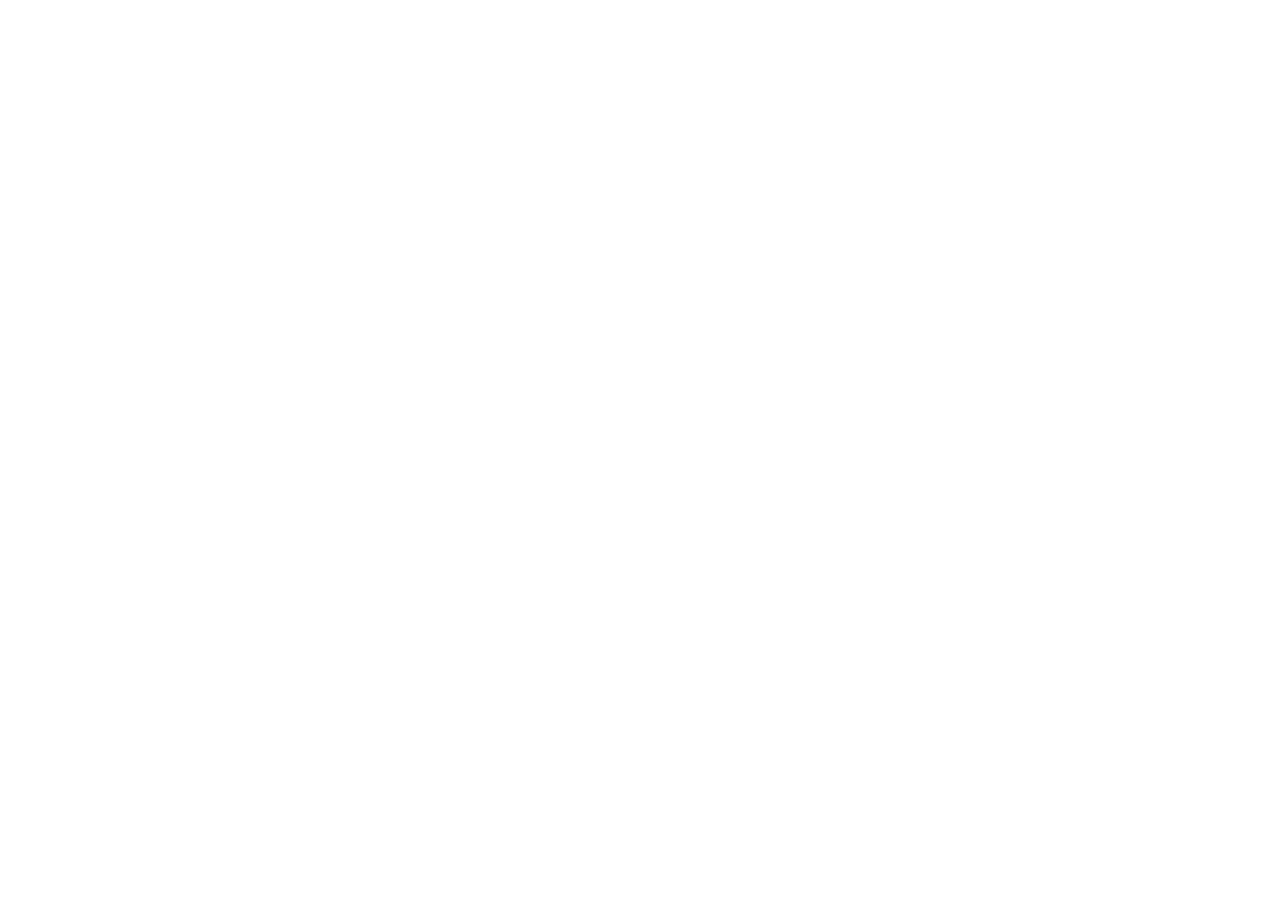
==== index.html @ 88d7fd56 "first commit" ====
<!DOCTYPE html>
<html lang="en">
<head>
    <meta charset="UTF-8">
    <meta http-equiv="X-UA-Compatible" content="IE=edge">
    <meta name="viewport" content="width=device-width, initial-scale=1.0">
    <title>Assignment 1</title>
    <link rel="stylesheet" href="style.css">
    <link rel="shortcut icon" href="icons8-russian-federation-48.png" type="image/x-icon">
</head>
<body>
    
</body>
</html>
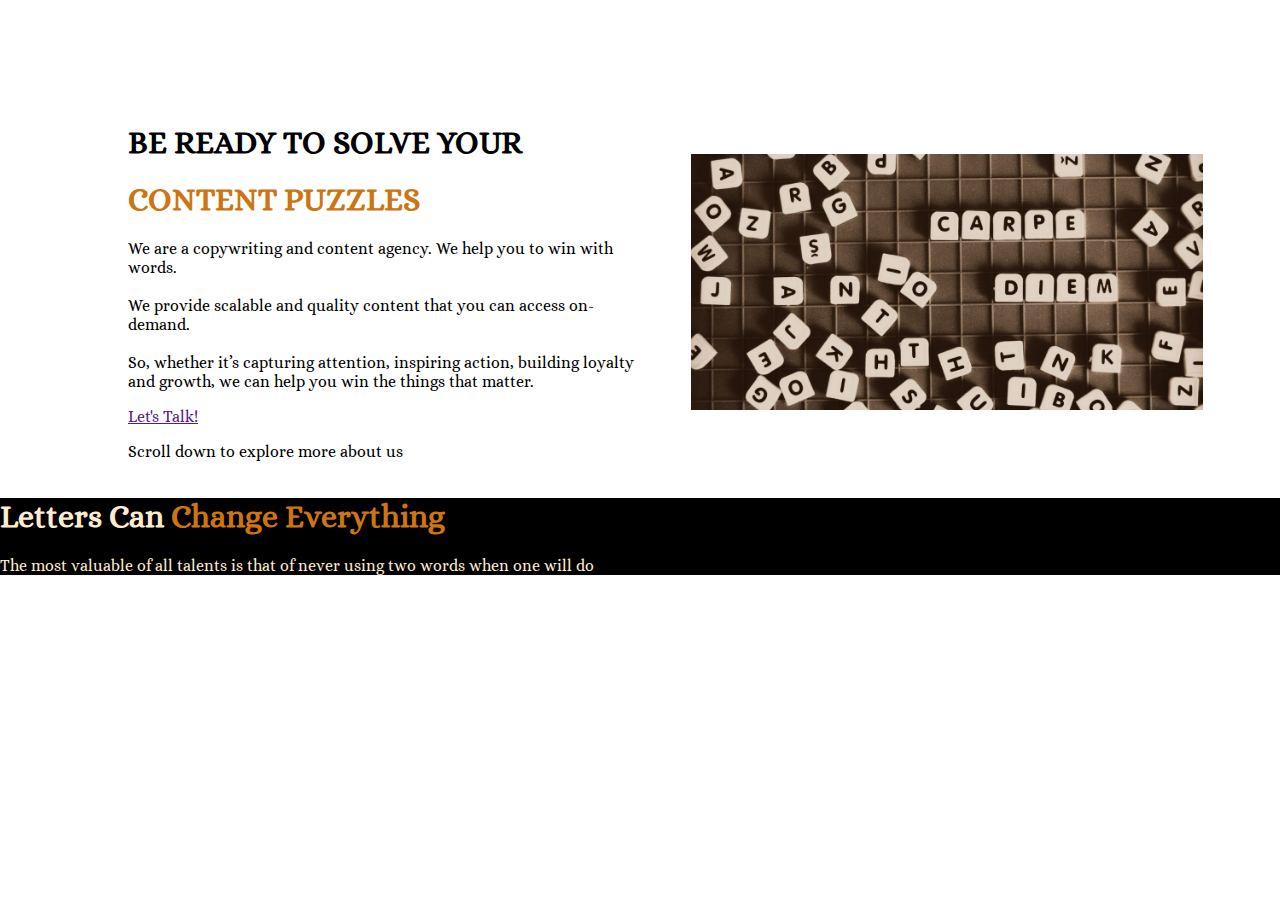
==== commit 17403091: "border hocce na" ====
--- a/index.html
+++ b/index.html
@@ -7,8 +7,34 @@
     <title>Assignment 1</title>
     <link rel="stylesheet" href="style.css">
     <link rel="shortcut icon" href="icons8-russian-federation-48.png" type="image/x-icon">
+    <link rel="preconnect" href="https://fonts.googleapis.com">
+    <link rel="preconnect" href="https://fonts.gstatic.com" crossorigin>
+    <link href="https://fonts.googleapis.com/css2?family=Alice&display=swap" rel="stylesheet">
 </head>
 <body>
-    
+    <section class="top flexibility">
+        <div class="half-devide">
+            <h1>BE READY TO SOLVE YOUR</h1>
+            <h1> <span class="heading-color">CONTENT PUZZLES</span></h1>
+            <p>
+                We are a copywriting and content agency. We help you to win with words. <br> <br>
+                We provide scalable and quality content that you can access on-demand. <br> <br>
+                So, whether it’s capturing attention, inspiring action, building loyalty and growth, we can help you win the things that matter.
+            </p>
+            <a class="button" target="_blank" href="">Let's Talk!</a>
+            <p>Scroll down to explore more about us</p>
+        </div>
+        <div class="half-devide">
+            <img src="Wordiness.jpg" alt="puzzles">
+        </div>
+    </section>
+    <section class="goals"></section>
+    <section class="develop"></section>
+    <section class="community"></section>
+    <section class="last-section"></section>
+    <footer>
+        <h1>Letters Can <span class="heading-color">Change Everything</span></h1>
+        <p>The most valuable of all talents is that of never using two words when one will do</p>
+    </footer>
 </body>
 </html>--- a/style.css
+++ b/style.css
@@ -0,0 +1,27 @@
+body{
+    font-family: 'Alice', serif;
+    margin: 0 auto;
+}
+.flexibility{
+    display: flex;
+    width: 80%;
+    margin: 0 auto;
+}
+.half-devide{
+    width: 100%;
+    padding-top: 10%;
+}
+.half-devide img{
+    width: 100%;
+    padding: 10%;
+}
+.heading-color{
+    color: rgb(204, 117, 18);
+}
+.heading-border{
+    border-left: 5px solid;
+}
+footer{
+    background-color: black;
+    color: blanchedalmond;
+}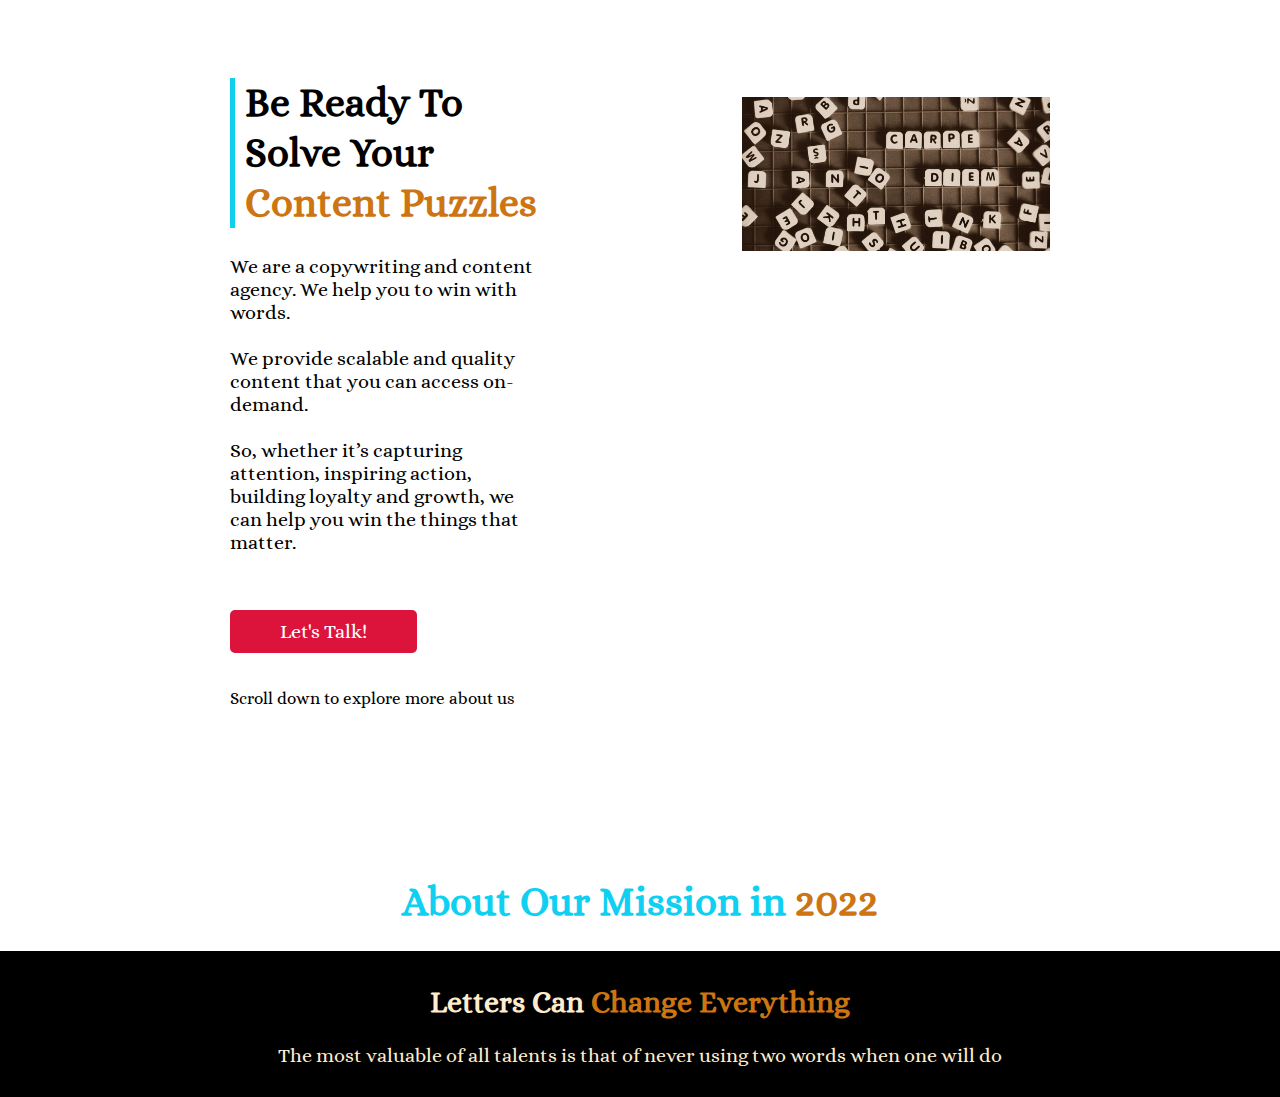
==== commit 6c0f8e8a: "top section" ====
--- a/index.html
+++ b/index.html
@@ -14,26 +14,29 @@
 <body>
     <section class="top flexibility">
         <div class="half-devide">
-            <h1>BE READY TO SOLVE YOUR</h1>
-            <h1> <span class="heading-color">CONTENT PUZZLES</span></h1>
+            <h1 class="heading-border">Be Ready To Solve Your <br>
+            <span class="heading-color">Content Puzzles</span></h1>
             <p>
                 We are a copywriting and content agency. We help you to win with words. <br> <br>
                 We provide scalable and quality content that you can access on-demand. <br> <br>
                 So, whether it’s capturing attention, inspiring action, building loyalty and growth, we can help you win the things that matter.
-            </p>
-            <a class="button" target="_blank" href="">Let's Talk!</a>
-            <p>Scroll down to explore more about us</p>
+            </p><br><br>
+            <a class="button" target="_blank" href="">Let's Talk!</a><br><br>
+            <p> <small>Scroll down to explore more about us</small></p>
         </div>
         <div class="half-devide">
             <img src="Wordiness.jpg" alt="puzzles">
         </div>
     </section>
-    <section class="goals"></section>
+    <section class="mission">
+        <h1 class="heading-center"> <span id="mid-head">About Our Mission in</span><span class="heading-color"> 2022</span></h1>
+        <div></div>
+    </section>
     <section class="develop"></section>
     <section class="community"></section>
     <section class="last-section"></section>
     <footer>
-        <h1>Letters Can <span class="heading-color">Change Everything</span></h1>
+        <h2>Letters Can <span class="heading-color">Change Everything</span></h2>
         <p>The most valuable of all talents is that of never using two words when one will do</p>
     </footer>
 </body>
--- a/style.css
+++ b/style.css
@@ -1,27 +1,52 @@
 body{
     font-family: 'Alice', serif;
     margin: 0 auto;
+    font-size: 20px;
+}
+h1{
+    font-size: 40px;
 }
 .flexibility{
     display: flex;
     width: 80%;
     margin: 0 auto;
+    margin-bottom: 150px;
 }
 .half-devide{
-    width: 100%;
-    padding-top: 10%;
+    width: 50%;
+    padding-left: 10%;
+    padding-right: 10%;
+    padding-top: 5%;
 }
 .half-devide img{
     width: 100%;
-    padding: 10%;
+    padding-top: 15%;
 }
 .heading-color{
     color: rgb(204, 117, 18);
 }
 .heading-border{
     border-left: 5px solid;
+    padding-left: 10px;
+    line-height: 50px;
+    border-color: rgb(15, 208, 241);
+}
+.button{
+    text-decoration: none;
+    background-color: crimson;
+    color: white;
+    padding: 10px 50px;
+    border-radius: 5px;
+}
+#mid-head{
+    color: rgb(15, 208, 241);
+}
+.heading-center{
+    text-align: center;
 }
 footer{
     background-color: black;
     color: blanchedalmond;
+    text-align: center;
+    padding: 10px;
 }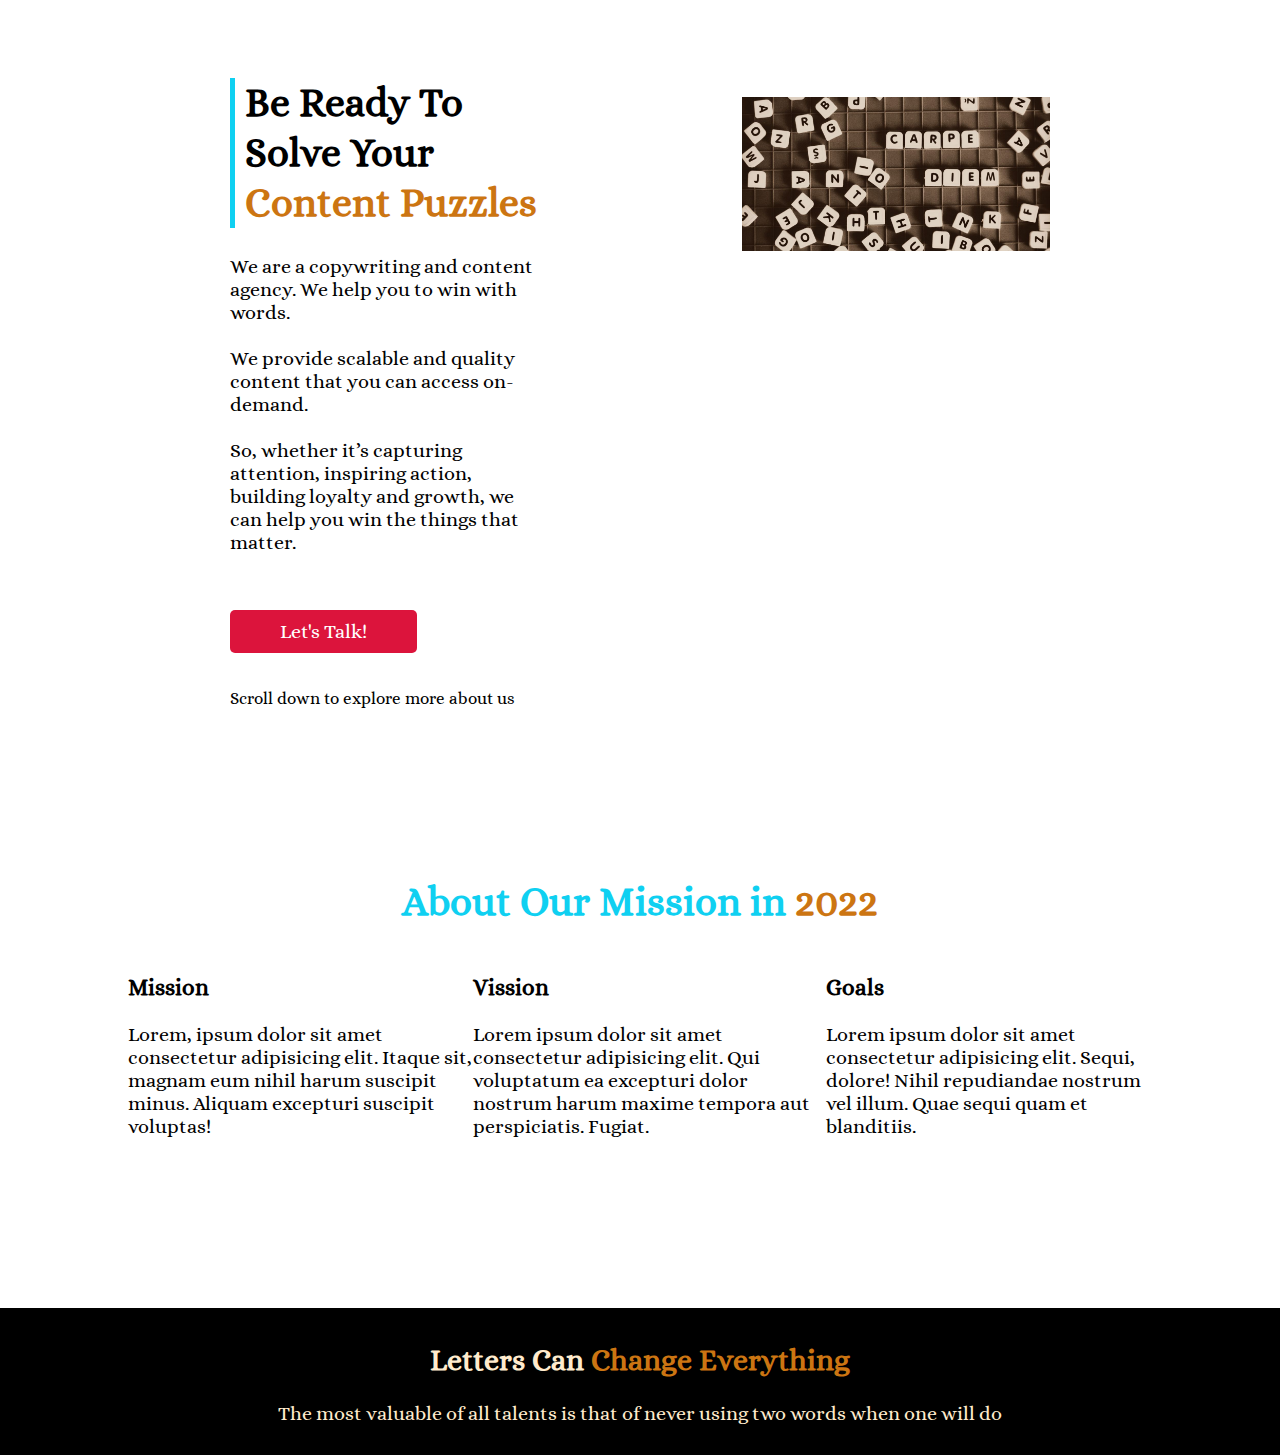
==== commit b728f4c9: "test" ====
--- a/index.html
+++ b/index.html
@@ -30,7 +30,20 @@
     </section>
     <section class="mission">
         <h1 class="heading-center"> <span id="mid-head">About Our Mission in</span><span class="heading-color"> 2022</span></h1>
-        <div></div>
+        <div class="flexibility">
+            <div>
+                <h3>Mission</h3>
+                <p>Lorem, ipsum dolor sit amet consectetur adipisicing elit. Itaque sit, magnam eum nihil harum suscipit minus. Aliquam excepturi suscipit voluptas!</p>
+            </div>
+            <div>
+                <h3>Vission</h3>
+                <p>Lorem ipsum dolor sit amet consectetur adipisicing elit. Qui voluptatum ea excepturi dolor nostrum harum maxime tempora aut perspiciatis. Fugiat.</p>
+            </div>
+            <div>
+                <h3>Goals</h3>
+                <p>Lorem ipsum dolor sit amet consectetur adipisicing elit. Sequi, dolore! Nihil repudiandae nostrum vel illum. Quae sequi quam et blanditiis.</p>
+            </div>
+        </div>
     </section>
     <section class="develop"></section>
     <section class="community"></section>
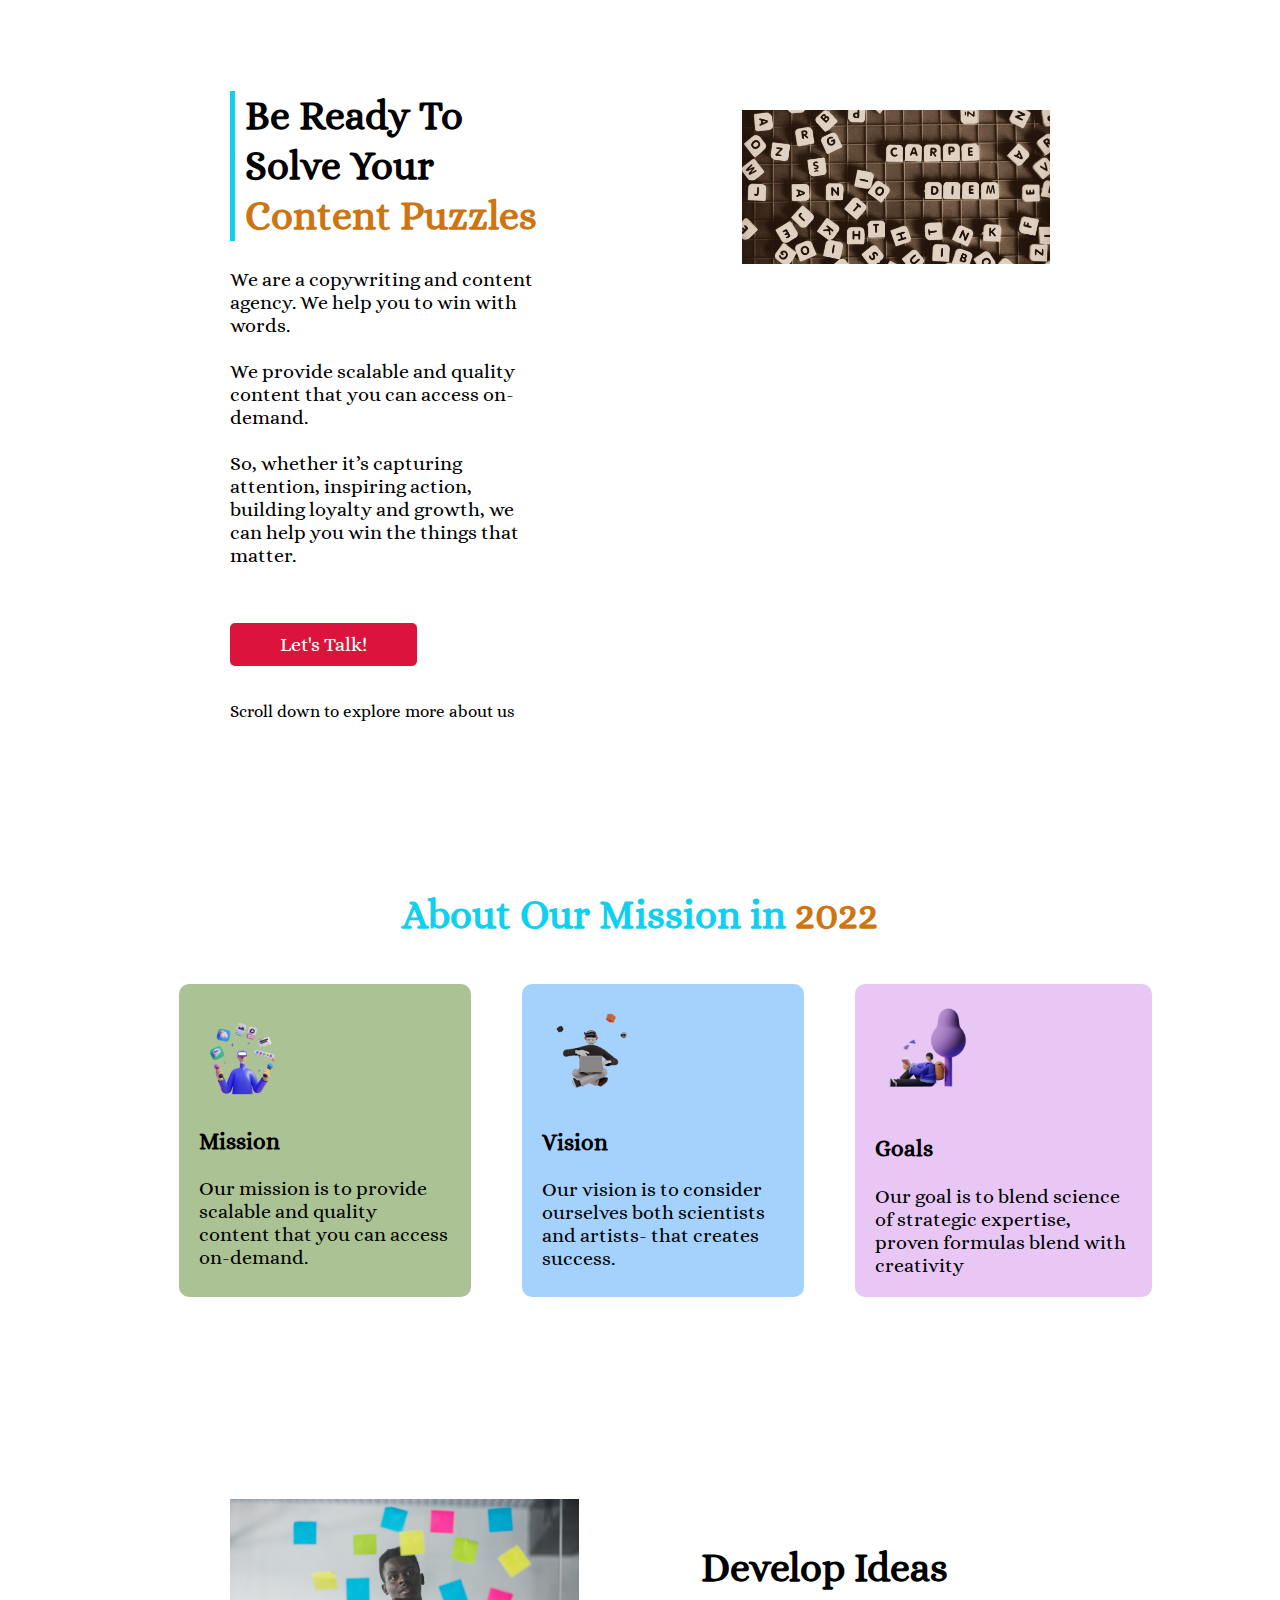
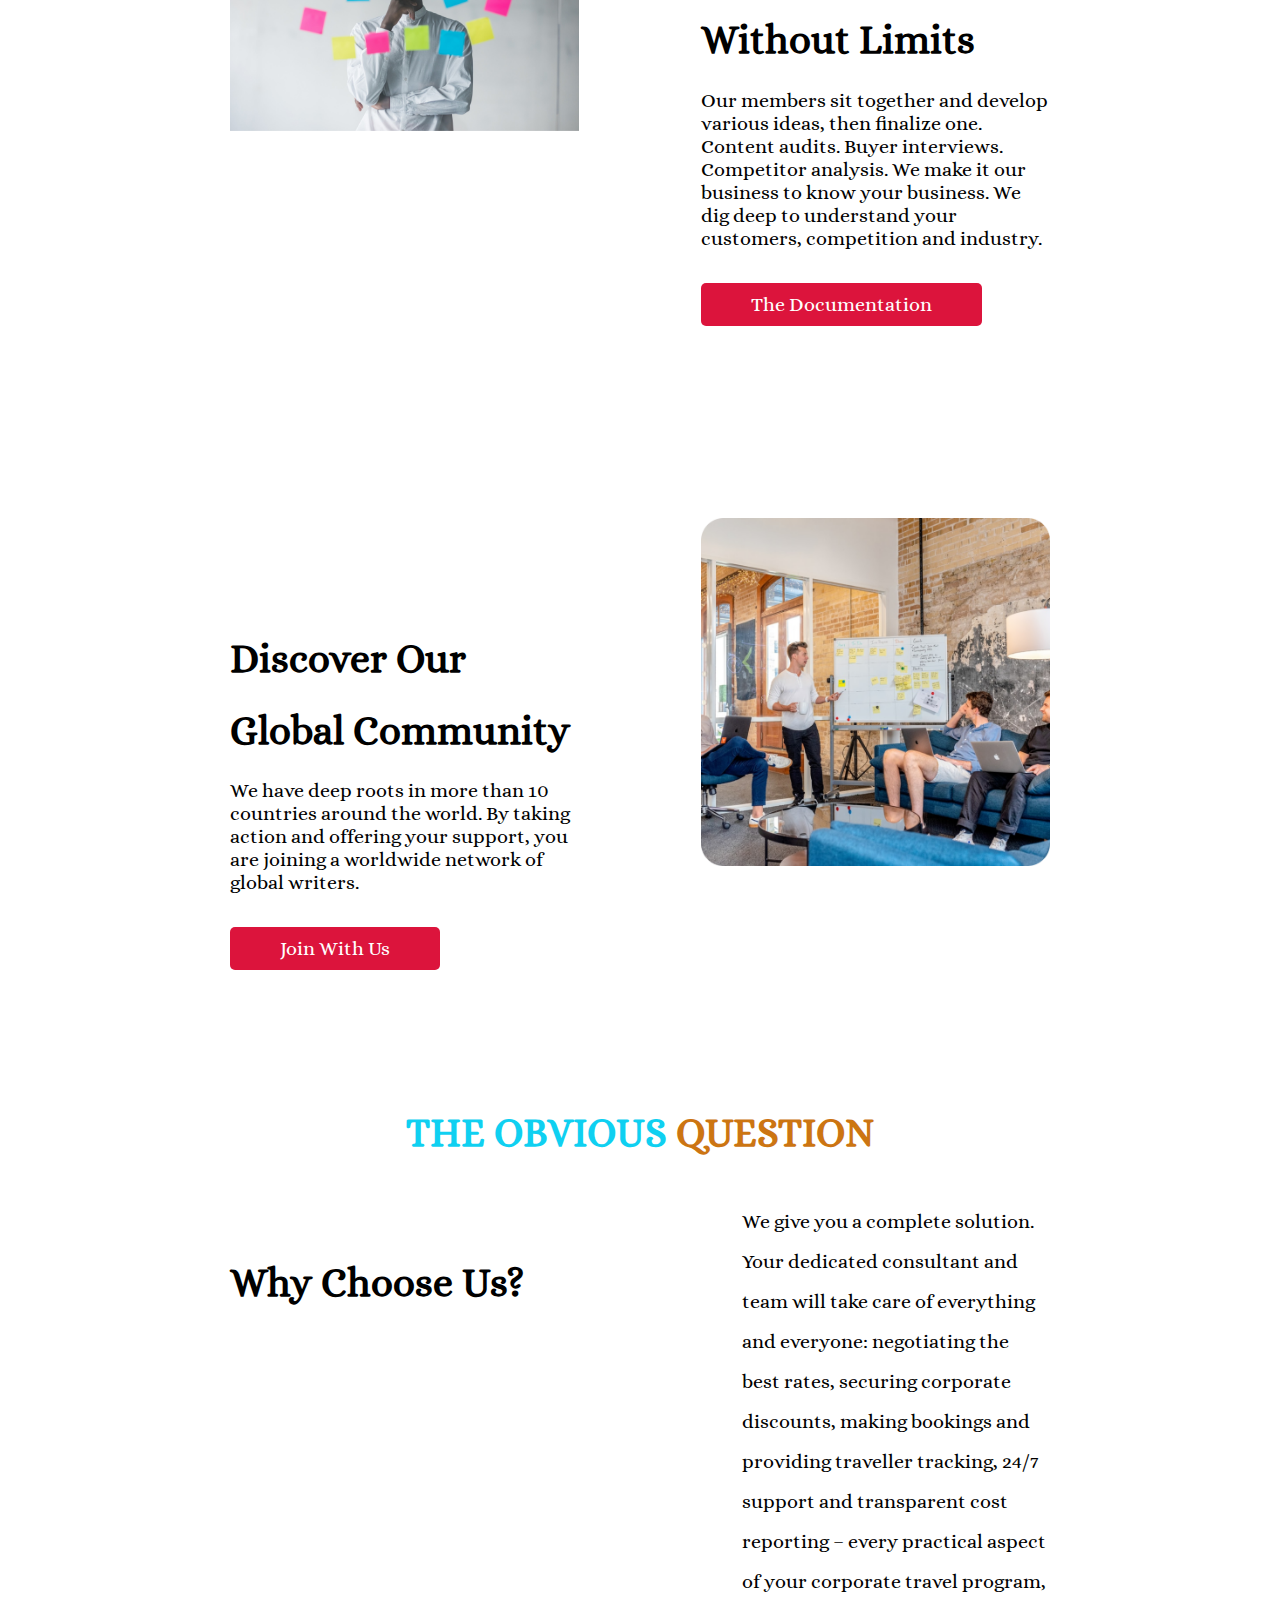
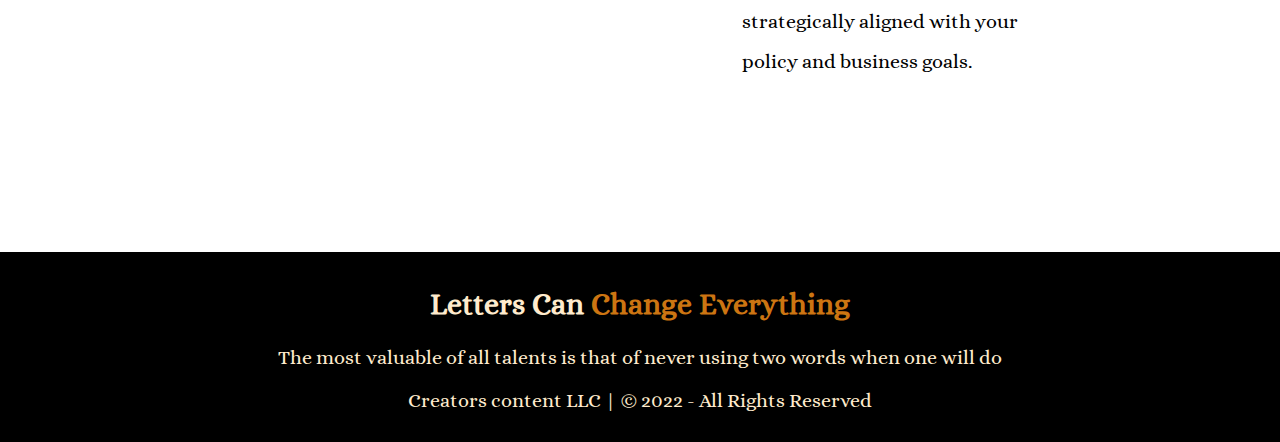
==== commit 85ddab95: "final" ====
--- a/index.html
+++ b/index.html
@@ -6,7 +6,7 @@
     <meta name="viewport" content="width=device-width, initial-scale=1.0">
     <title>Assignment 1</title>
     <link rel="stylesheet" href="style.css">
-    <link rel="shortcut icon" href="icons8-russian-federation-48.png" type="image/x-icon">
+    <link rel="shortcut icon" href="images/icons8-russian-federation-48.png" type="image/x-icon">
     <link rel="preconnect" href="https://fonts.googleapis.com">
     <link rel="preconnect" href="https://fonts.gstatic.com" crossorigin>
     <link href="https://fonts.googleapis.com/css2?family=Alice&display=swap" rel="stylesheet">
@@ -21,36 +21,76 @@
                 We provide scalable and quality content that you can access on-demand. <br> <br>
                 So, whether it’s capturing attention, inspiring action, building loyalty and growth, we can help you win the things that matter.
             </p><br><br>
-            <a class="button" target="_blank" href="">Let's Talk!</a><br><br>
+            <a class="button" target="_blank" href="#">Let's Talk!</a><br><br>
             <p> <small>Scroll down to explore more about us</small></p>
         </div>
         <div class="half-devide">
-            <img src="Wordiness.jpg" alt="puzzles">
+            <img src="images/Wordiness.jpg" alt="puzzles">
         </div>
     </section>
     <section class="mission">
-        <h1 class="heading-center"> <span id="mid-head">About Our Mission in</span><span class="heading-color"> 2022</span></h1>
+        <h1 class="heading-center mid-head"> <span>About Our Mission in</span><span class="heading-color"> 2022</span></h1>
         <div class="flexibility">
-            <div>
+            <div class="mission-border" id="mis-color">
+                <img src="images/illustrator-1.png" alt="">
                 <h3>Mission</h3>
-                <p>Lorem, ipsum dolor sit amet consectetur adipisicing elit. Itaque sit, magnam eum nihil harum suscipit minus. Aliquam excepturi suscipit voluptas!</p>
+                <p>Our mission is to provide scalable and quality content that you can access on-demand.</p>
             </div>
-            <div>
-                <h3>Vission</h3>
-                <p>Lorem ipsum dolor sit amet consectetur adipisicing elit. Qui voluptatum ea excepturi dolor nostrum harum maxime tempora aut perspiciatis. Fugiat.</p>
+            <div class="mission-border" id="vis-color">
+                <img src="images/illustrator-2.png" alt="">
+                <h3>Vision</h3>
+                <p>Our vision is to consider ourselves both scientists and artists- that creates success.</p>
             </div>
-            <div>
+            <div class="mission-border" id="goal-color">
+                <img src="images/illustrator-3.png" alt="">
                 <h3>Goals</h3>
-                <p>Lorem ipsum dolor sit amet consectetur adipisicing elit. Sequi, dolore! Nihil repudiandae nostrum vel illum. Quae sequi quam et blanditiis.</p>
+                <p>Our goal is to blend science of strategic expertise, proven formulas blend with creativity</p>
             </div>
         </div>
     </section>
-    <section class="develop"></section>
-    <section class="community"></section>
-    <section class="last-section"></section>
+    <section class="develop flexibility">
+        <div class="half-devide">
+            <img src="images/develop-ideas1.png" alt="">
+        </div>
+        <div class="half-devide" id="develop-pad">
+            <h1>Develop Ideas</h1>
+            <h1>Without Limits</h1>
+            <p>
+                Our members sit together and develop various ideas, then finalize one. Content audits. Buyer interviews. Competitor analysis. We make it our business to know your business. We dig deep to understand your customers, competition and industry.
+            </p> <br>
+            <a class="button" target="_blank" href="#">The Documentation</a>
+        </div>
+    </section>
+    <section class="community flexibility">
+        <div class="half-devide" id="community-pad">
+            <h1>Discover Our</h1>
+            <h1>Global Community</h1>
+            <p>
+                We have deep roots in more than 10 countries around the world. By taking action and offering your support, you are joining a worldwide network of global writers.
+            </p><br>
+            <a class="button" target="_blank" href="#">Join With Us</a>
+        </div>
+        <div class="half-devide">
+            <img src="images/project.png" alt="">
+        </div>
+    </section>
+    <section class="last-section">
+        <h1 class="heading-center mid-head"> <span>THE OBVIOUS</span><span class="heading-color"> QUESTION</span></h1>
+        <div class="flexibility">
+            <div class="half-devide" id="last-padding">
+                <h1>Why Choose Us?</h1>
+            </div>
+            <div class="half-devide" id="choose-border">
+                <p>
+                    We give you a complete solution. Your dedicated consultant and team will take care of everything and everyone: negotiating the best rates, securing corporate discounts, making bookings and providing traveller tracking, 24/7 support and transparent cost reporting – every practical aspect of your corporate travel program, strategically aligned with your policy and business goals.
+                </p>
+            </div>
+        </div>
+    </section>
     <footer>
         <h2>Letters Can <span class="heading-color">Change Everything</span></h2>
         <p>The most valuable of all talents is that of never using two words when one will do</p>
+        <p>Creators content LLC | &copy 2022 - All Rights Reserved</p>
     </footer>
 </body>
 </html>--- a/style.css
+++ b/style.css
@@ -2,6 +2,7 @@
     font-family: 'Alice', serif;
     margin: 0 auto;
     font-size: 20px;
+    margin-top: 5%;
 }
 h1{
     font-size: 40px;
@@ -16,7 +17,6 @@
     width: 50%;
     padding-left: 10%;
     padding-right: 10%;
-    padding-top: 5%;
 }
 .half-devide img{
     width: 100%;
@@ -38,11 +38,47 @@
     padding: 10px 50px;
     border-radius: 5px;
 }
-#mid-head{
+.mid-head{
     color: rgb(15, 208, 241);
 }
 .heading-center{
     text-align: center;
+}
+.mission-border{
+    margin-top: 2%;
+    margin-left: 5%;
+    padding-left: 20px;
+    padding-right: 20px;
+    padding-top: 20px;
+    border-radius: 10px;
+}
+.mission-border img{
+    width: 40%;
+}
+#mis-color{
+    background-color: rgba(73, 124, 21, 0.459);
+}
+#vis-color{
+    background-color: rgba(19, 138, 250, 0.384);
+}
+#goal-color{
+    background-color: rgba(195, 109, 230, 0.384);
+}
+#develop-pad{
+    padding-top: 7%;
+    padding-left: 2%;
+}
+#community-pad{
+    padding-top: 14%;
+    padding-right: 2%;
+}
+#choose-border{
+    font-size: 20px;
+    line-height: 40px;
+}
+#last-padding{
+    padding-top: 5%;
+    padding-left: 10%;
 }
 footer{
     background-color: black;
